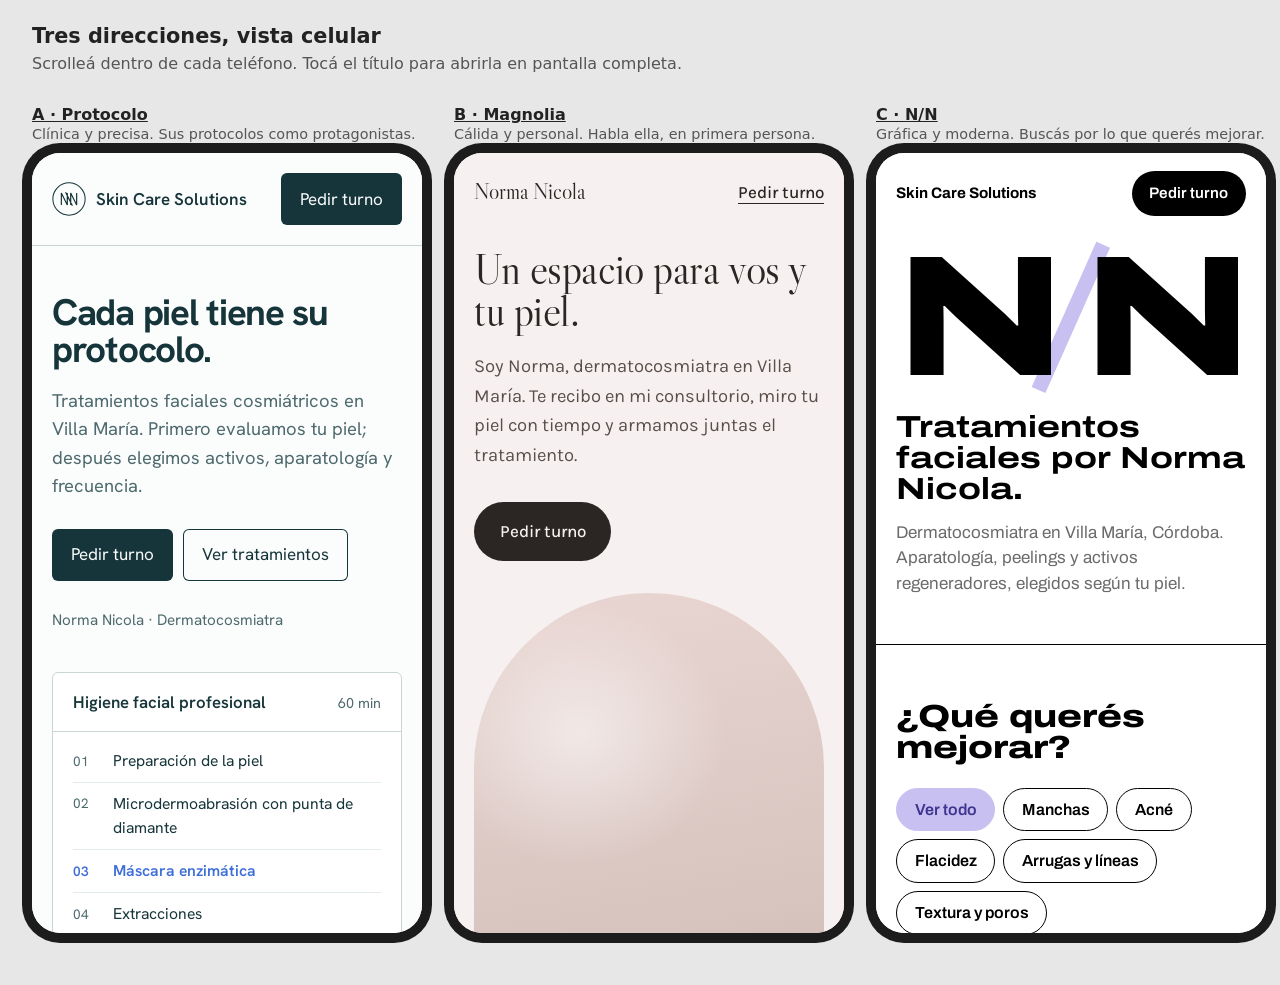
==== index.html @ 7de841c4 "Tres direcciones visuales para Skin Care Solutions Co-Authored-By: Claude Opus 5.5 <noreply@anthropi" ====
<!doctype html>
<html lang="es">
<head>
<meta charset="utf-8">
<meta name="robots" content="noindex, nofollow">
<meta name="viewport" content="width=device-width, initial-scale=1">
<title>Direcciones visuales — Skin Care Solutions</title>
<style>
  body { margin: 0; font-family: system-ui, sans-serif; background: #E7E7E7; color: #222; }
  header { padding: 1.5rem 2rem .5rem; }
  h1 { font-size: 1.3rem; margin: 0; }
  header p { margin: .4rem 0 0; color: #555; }
  .row { display: flex; gap: 2rem; padding: 1.5rem 2rem 3rem; overflow-x: auto; }
  figure { margin: 0; flex: none; }
  figcaption { margin-bottom: .6rem; }
  figcaption b { display: block; }
  figcaption span { color: #555; font-size: .9rem; }
  iframe { width: 390px; height: 780px; border: 0; border-radius: 28px; background: #fff; box-shadow: 0 0 0 10px #1c1c1c; }
  a { color: inherit; }
</style>
</head>
<body>
<header>
  <h1>Tres direcciones, vista celular</h1>
  <p>Scrolleá dentro de cada teléfono. Tocá el título para abrirla en pantalla completa.</p>
</header>
<div class="row">
  <figure>
    <figcaption><b><a href="a-protocolo.html">A · Protocolo</a></b><span>Clínica y precisa. Sus protocolos como protagonistas.</span></figcaption>
    <iframe src="a-protocolo.html" title="Dirección A"></iframe>
  </figure>
  <figure>
    <figcaption><b><a href="b-magnolia.html">B · Magnolia</a></b><span>Cálida y personal. Habla ella, en primera persona.</span></figcaption>
    <iframe src="b-magnolia.html" title="Dirección B"></iframe>
  </figure>
  <figure>
    <figcaption><b><a href="c-nn.html">C · N/N</a></b><span>Gráfica y moderna. Buscás por lo que querés mejorar.</span></figcaption>
    <iframe src="c-nn.html" title="Dirección C"></iframe>
  </figure>
</div>
</body>
</html>
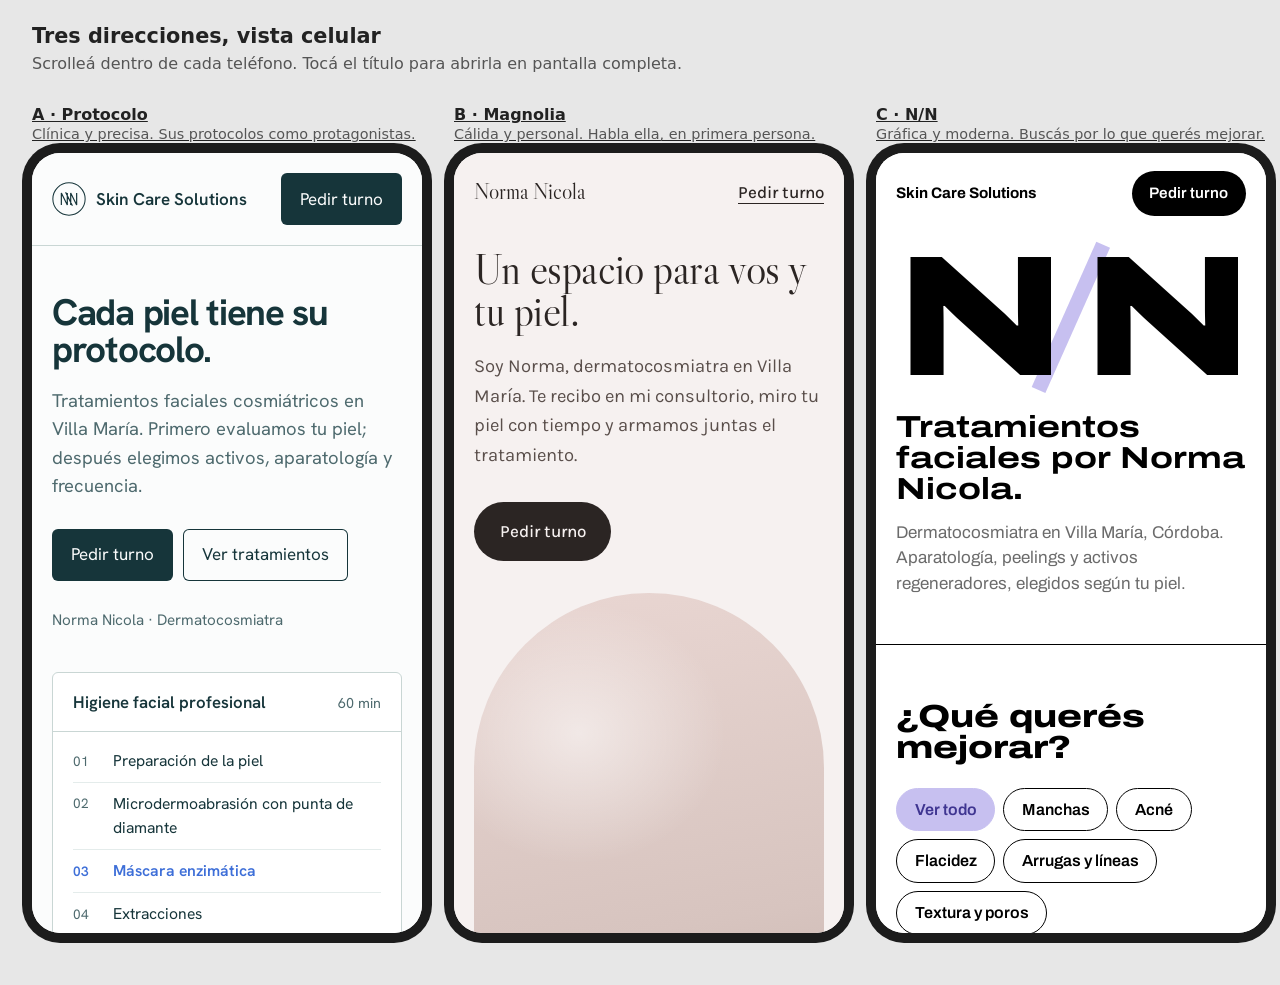
==== commit 4886cc32: "Comparador usable desde el celular Co-Authored-By: Claude Opus 5.5 <noreply@anthropic.com>" ====
--- a/index.html
+++ b/index.html
@@ -17,24 +17,35 @@
   figcaption span { color: #555; font-size: .9rem; }
   iframe { width: 390px; height: 780px; border: 0; border-radius: 28px; background: #fff; box-shadow: 0 0 0 10px #1c1c1c; }
   a { color: inherit; }
+  .hint-mobile { display: none; }
+  @media (max-width: 700px) {
+    header { padding: 1.5rem 1.25rem .5rem; }
+    .hint-desk, iframe { display: none; }
+    .hint-mobile { display: block; }
+    .row { flex-direction: column; gap: .75rem; padding: 1rem 1.25rem 3rem; }
+    figcaption { margin: 0; }
+    figcaption a { display: block; padding: 1.1rem 1.2rem; background: #fff; border-radius: 14px; text-decoration: none; }
+    figcaption b { font-size: 1.15rem; }
+  }
 </style>
 </head>
 <body>
 <header>
   <h1>Tres direcciones, vista celular</h1>
-  <p>Scrolleá dentro de cada teléfono. Tocá el título para abrirla en pantalla completa.</p>
+  <p class="hint-desk">Scrolleá dentro de cada teléfono. Tocá el título para abrirla en pantalla completa.</p>
+  <p class="hint-mobile">Tocá cada una para verla. Después volvé para ver la siguiente.</p>
 </header>
 <div class="row">
   <figure>
-    <figcaption><b><a href="a-protocolo.html">A · Protocolo</a></b><span>Clínica y precisa. Sus protocolos como protagonistas.</span></figcaption>
+    <figcaption><a href="a-protocolo.html"><b>A · Protocolo</b><span>Clínica y precisa. Sus protocolos como protagonistas.</span></a></figcaption>
     <iframe src="a-protocolo.html" title="Dirección A"></iframe>
   </figure>
   <figure>
-    <figcaption><b><a href="b-magnolia.html">B · Magnolia</a></b><span>Cálida y personal. Habla ella, en primera persona.</span></figcaption>
+    <figcaption><a href="b-magnolia.html"><b>B · Magnolia</b><span>Cálida y personal. Habla ella, en primera persona.</span></a></figcaption>
     <iframe src="b-magnolia.html" title="Dirección B"></iframe>
   </figure>
   <figure>
-    <figcaption><b><a href="c-nn.html">C · N/N</a></b><span>Gráfica y moderna. Buscás por lo que querés mejorar.</span></figcaption>
+    <figcaption><a href="c-nn.html"><b>C · N/N</b><span>Gráfica y moderna. Buscás por lo que querés mejorar.</span></a></figcaption>
     <iframe src="c-nn.html" title="Dirección C"></iframe>
   </figure>
 </div>
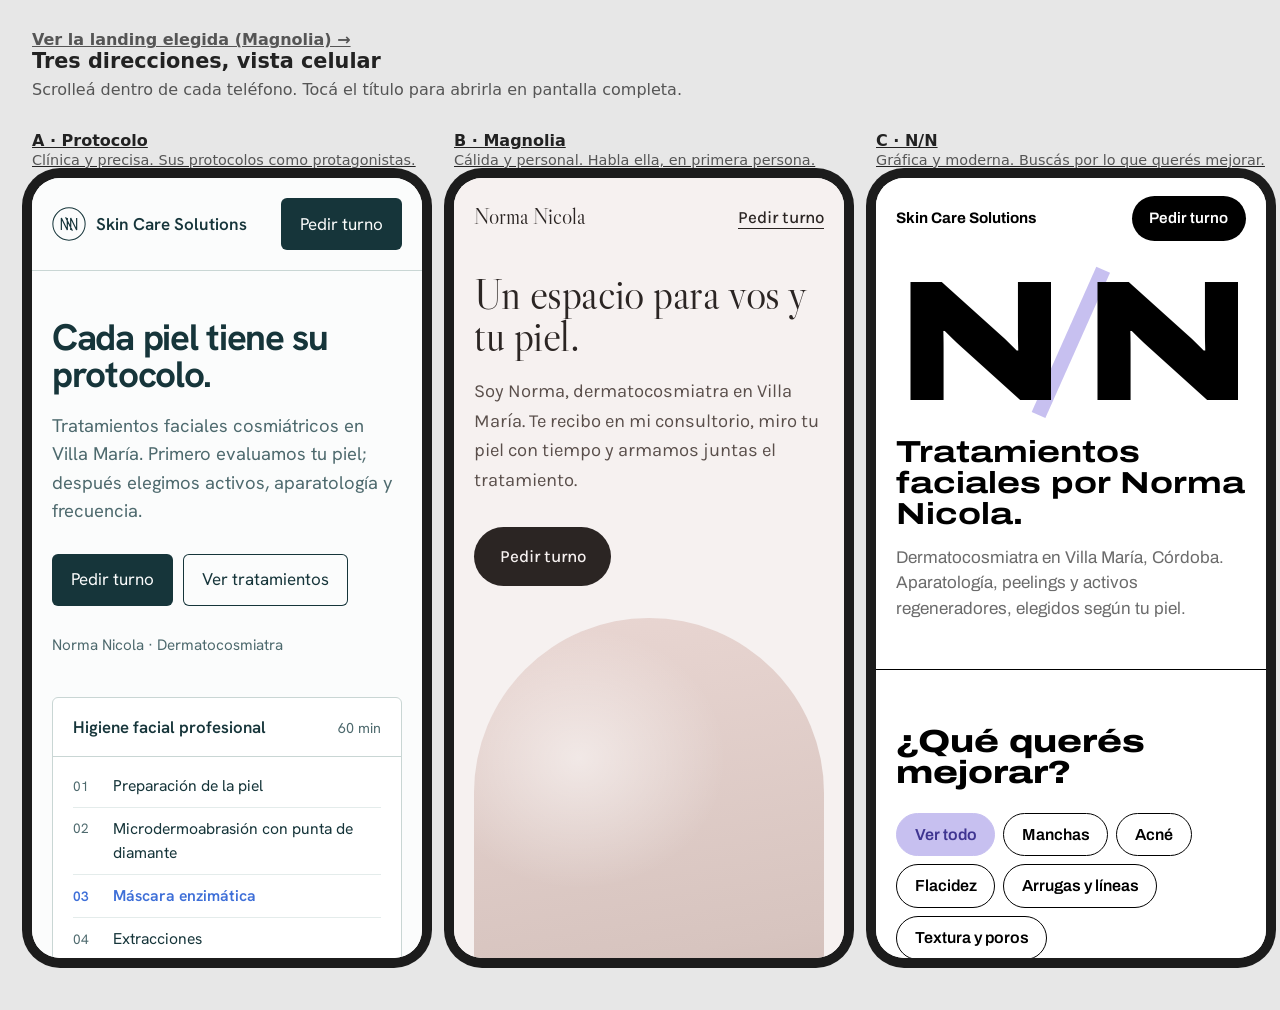
==== commit 7d813a40: "Publicar landing Magnolia en /landing Co-Authored-By: Claude Opus 5.5 <noreply@anthropic.com>" ====
--- a/index.html
+++ b/index.html
@@ -31,6 +31,7 @@
 </head>
 <body>
 <header>
+  <p><a href="landing/"><strong>Ver la landing elegida (Magnolia) →</strong></a></p>
   <h1>Tres direcciones, vista celular</h1>
   <p class="hint-desk">Scrolleá dentro de cada teléfono. Tocá el título para abrirla en pantalla completa.</p>
   <p class="hint-mobile">Tocá cada una para verla. Después volvé para ver la siguiente.</p>
